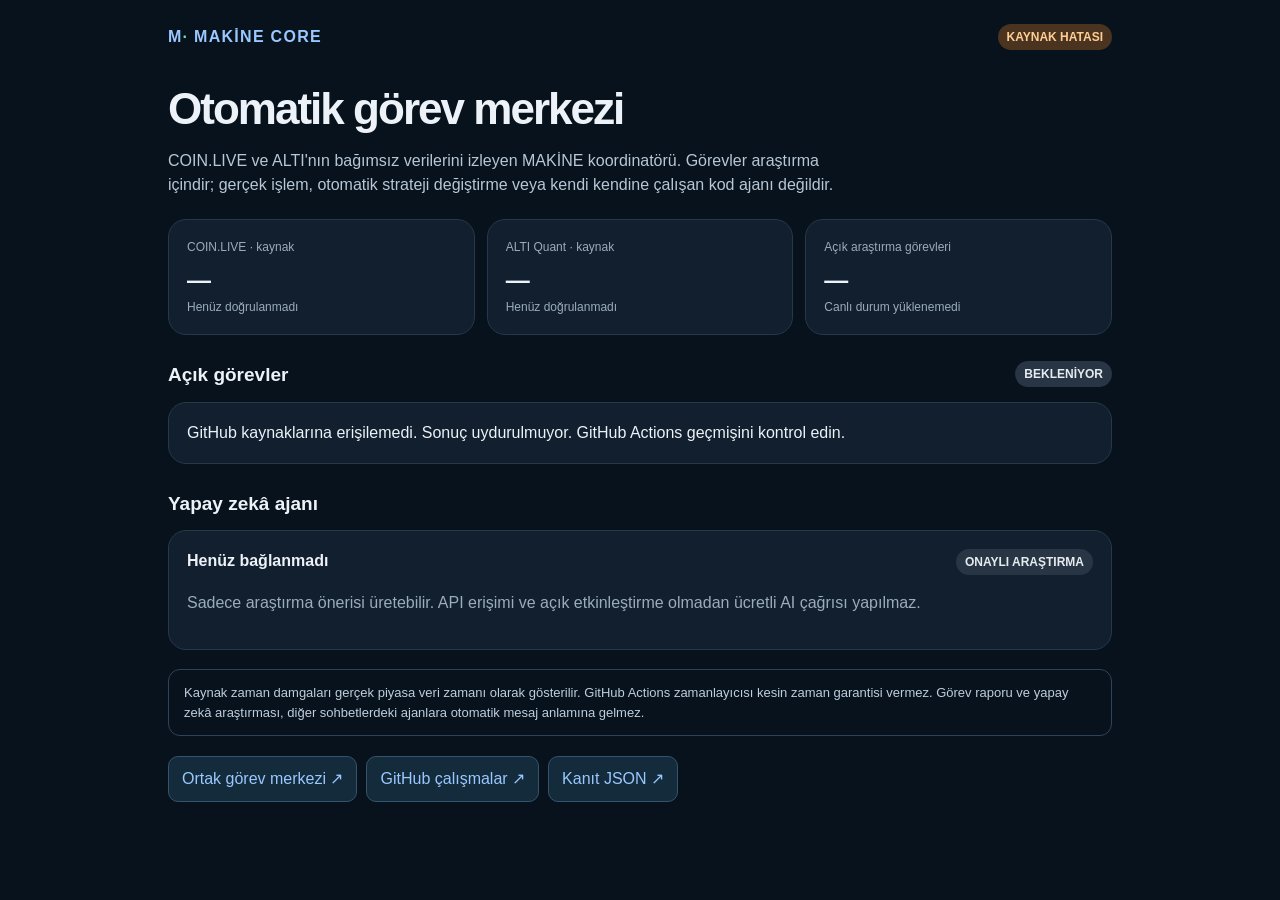
==== site/status.html @ 62b40efd "feat: add mobile MAKINE live source and task-board dashboard [skip ci]" ====
<!doctype html>
<html lang="tr"><head>
<meta charset="utf-8"><meta name="viewport" content="width=device-width,initial-scale=1,viewport-fit=cover">
<meta name="theme-color" content="#09131e">
<title>MAKİNE — Otomatik Görev Merkezi</title>
<style>
:root{color-scheme:dark;font-family:Inter,-apple-system,BlinkMacSystemFont,"Segoe UI",sans-serif;background:#08121c;color:#ecf2f7}
*{box-sizing:border-box}body{margin:0;line-height:1.5}main{width:min(980px,100%);margin:auto;padding:24px 18px 76px}
.top{display:flex;align-items:center;justify-content:space-between;gap:12px}
.brand{font-weight:850;letter-spacing:.08em}.brand span{color:#6ce0bc}a{color:#9ac7ff;text-decoration:none}a:hover{text-decoration:underline}
small,.muted{color:#9bacbc}h1{font-size:clamp(28px,6vw,44px);letter-spacing:-.045em;line-height:1.1;margin:35px 0 11px}
.intro{max-width:690px;color:#b7c7d6;margin-bottom:22px}
.grid{display:grid;grid-template-columns:repeat(3,minmax(0,1fr));gap:12px}
.card{border:1px solid #26394a;background:#111f2e;border-radius:18px;padding:18px;min-width:0}
.card small{display:block;font-size:12px}.number{font-size:24px;font-weight:800;letter-spacing:-.04em;margin-top:6px}
.section{margin-top:26px}h2{font-size:19px;margin:0 0 12px}.row{display:flex;justify-content:space-between;align-items:flex-start;gap:14px;flex-wrap:wrap}
.pill{display:inline-block;padding:4px 9px;border-radius:99px;background:#283545;color:#e5ebef;font-size:12px;font-weight:700}
.pill.ok{background:#173a30;color:#91edc9}.pill.warn{background:#4a341f;color:#ffcd93}
ul{padding-left:19px;margin:12px 0 0}li+li{margin-top:8px}
.task{border-left:3px solid #d6a971;padding-left:14px;margin-top:13px}.task h3{font-size:15px;margin:0}
.task p{margin:5px 0;color:#c2d0da;font-size:14px}
.task .meta{font-size:12px;color:#a9bcca}
.links{display:flex;flex-wrap:wrap;gap:9px;margin-top:20px}
.links a{border:1px solid #35536d;padding:10px 13px;border-radius:10px;background:#132b3a}
.notice{margin-top:19px;padding:13px 15px;border:1px solid #2f4357;border-radius:12px;color:#bdcede;font-size:13px}
.error{color:#ffbdaf}
@media(max-width:740px){.grid{grid-template-columns:1fr}.top{align-items:flex-start}.card{padding:16px}}
</style></head><body><main>
<div class="top"><a class="brand" href="./index.html">M<span>·</span> MAKİNE CORE</a><span class="pill" id="synced">VERİ BEKLENİYOR</span></div>
<h1>Otomatik görev merkezi</h1>
<p class="intro">COIN.LIVE ve ALTI'nın bağımsız verilerini izleyen MAKİNE koordinatörü. Görevler araştırma içindir; gerçek işlem, otomatik strateji değiştirme veya kendi kendine çalışan kod ajanı değildir.</p>
<div class="grid">
  <div class="card"><small>COIN.LIVE · kaynak</small><div class="number" id="coinstate">—</div><small id="coinwhen">Henüz doğrulanmadı</small></div>
  <div class="card"><small>ALTI Quant · kaynak</small><div class="number" id="altistate">—</div><small id="altiwhen">Henüz doğrulanmadı</small></div>
  <div class="card"><small>Açık araştırma görevleri</small><div class="number" id="openCount">—</div><small id="lastCheck">Kontrol kaydı bekleniyor</small></div>
</div>
<section class="section"><div class="row"><h2>Açık görevler</h2><span class="pill" id="taskState">BEKLENİYOR</span></div><div id="tasks" class="card"><span class="muted">Görevler alınıyor…</span></div></section>
<section class="section"><h2>Yapay zekâ ajanı</h2><div class="card"><div class="row"><strong id="aiState">Henüz bağlanmadı</strong><span class="pill">ONAYLI ARAŞTIRMA</span></div><p class="muted" id="aiInfo">Sadece araştırma önerisi üretebilir. API erişimi ve açık etkinleştirme olmadan ücretli AI çağrısı yapılmaz.</p></div></section>
<div class="notice">Kaynak zaman damgaları gerçek piyasa veri zamanı olarak gösterilir. GitHub Actions zamanlayıcısı kesin zaman garantisi vermez. Görev raporu ve yapay zekâ araştırması, diğer sohbetlerdeki ajanlara otomatik mesaj anlamına gelmez.</div>
<div class="links">
<a href="https://github.com/onurqlp/makine-core/issues/1" target="_blank" rel="noopener">Ortak görev merkezi ↗</a>
<a href="https://github.com/onurqlp/makine-core/actions/workflows/coordination.yml" target="_blank" rel="noopener">GitHub çalışmalar ↗</a>
<a href="https://github.com/onurqlp/makine-core/blob/main/site/data/task-board.json" target="_blank" rel="noopener">Kanıt JSON ↗</a>
</div>
</main><script>
"use strict";
const $=id=>document.getElementById(id);
const root="https://raw.githubusercontent.com/onurqlp/makine-core/main/site/data/";
const fmt=val=>{if(!val)return "Zaman doğrulanmadı";const d=new Date(val);return Number.isFinite(d.getTime())?new Intl.DateTimeFormat("tr-TR",{timeZone:"Europe/Istanbul",dateStyle:"medium",timeStyle:"short"}).format(d):"Geçersiz zaman"};
const txt=(id,v)=>$(id).textContent=String(v??"—");
async function get(name){let u=root+name+"?v="+Date.now();let r=await fetch(u,{cache:"no-store"});if(!r.ok)throw Error("HTTP "+r.status);return r.json()}
function badge(el,state){el.className="pill"+(state==="FRESH"||state==="CLEAR"?" ok":state==="STALE"||state==="ATTENTION_REQUIRED"||state==="PARTIAL"?" warn":"")}
async function init(){
 try{
  const [c,b,ai]=await Promise.all([get("coordination.json"),get("task-board.json"),get("agent-analysis.json").catch(()=>null)]);
  txt("synced",c.system_state==="FRESH"?"KAYNAKLAR GÜNCEL":"İNCELEME GEREKLİ");badge($("synced"),c.system_state);
  for(const [key,label,time] of [["coinlive","coinstate","coinwhen"],["alti","altistate","altiwhen"]]){
   let s=c.sources?.[key]??{};txt(label,s.state??"UNKNOWN");txt(time,fmt(s.observed_at_utc));}
  txt("openCount",b.active?.length??0);txt("lastCheck","MAKİNE: "+fmt(c.generated_at_utc));
  txt("taskState",b.status||"BELİRSİZ");badge($("taskState"),b.status);
  let el=$("tasks");el.replaceChildren();const active=Array.isArray(b.active)?b.active:[];
  if(!active.length){const p=document.createElement("p");p.textContent="Şu anda açık veri kalitesi görevi yok. Bu sonuç yatırım tavsiyesi değildir.";el.append(p);}
  for(const t of active){
   let wrap=document.createElement("div");wrap.className="task";
   let h=document.createElement("h3");h.textContent=t.title||t.id;
   let m=document.createElement("div");m.className="meta";m.textContent=(t.owner||"") + " · " + (t.severity||"") + " · İlk tespit: "+fmt(t.first_seen_utc);
   let p=document.createElement("p");p.textContent=t.next_step||"";
   wrap.append(h,m,p);el.append(wrap);
  }
  txt("aiState",ai?.status==="COMPLETED"?"Son yapay zekâ araştırması tamamlandı":"Yapay zekâ etkin değil");
  txt("aiInfo",ai?.status==="COMPLETED"?(ai.summary||"Son raporda özet yok."):"AI modeli ancak güvenli API anahtarı ve etkinleştirme tanımıyla çalışır; bağımsız kod ajanları bağlı değildir.");
 }catch(err){txt("synced","KAYNAK HATASI");$("synced").className="pill warn";txt("openCount","—");txt("lastCheck","Canlı durum yüklenemedi");$("tasks").textContent="GitHub kaynaklarına erişilemedi. Sonuç uydurulmuyor. GitHub Actions geçmişini kontrol edin.";console.error("MAKINE status",err);}
}
init();
</script></body></html>
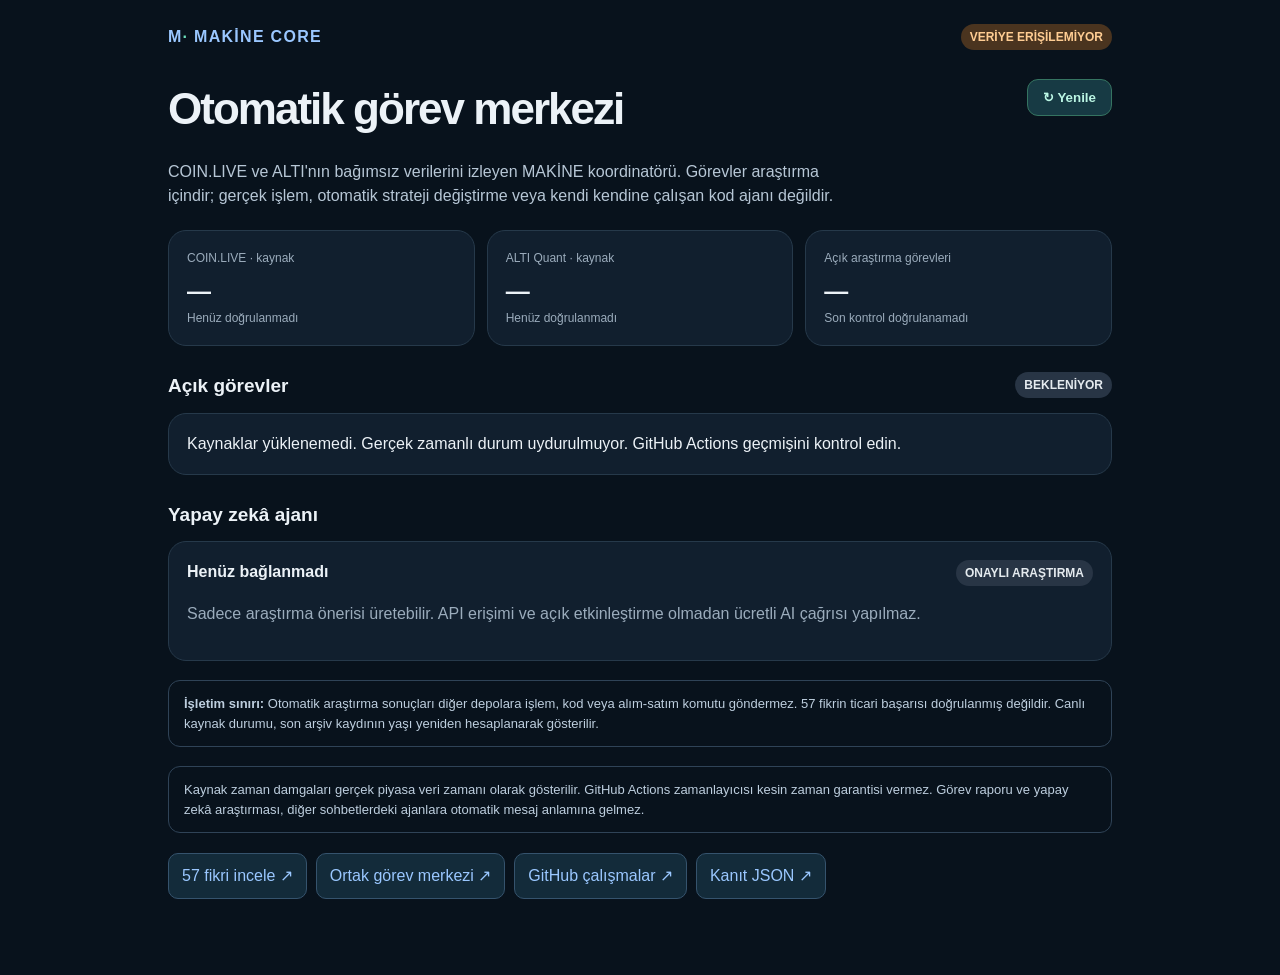
==== commit dbe4e781: "feat: complete mobile MAKINE status dashboard with true current staleness checks and history [skip c" ====
--- a/site/status.html
+++ b/site/status.html
@@ -24,10 +24,20 @@
 .links a{border:1px solid #35536d;padding:10px 13px;border-radius:10px;background:#132b3a}
 .notice{margin-top:19px;padding:13px 15px;border:1px solid #2f4357;border-radius:12px;color:#bdcede;font-size:13px}
 .error{color:#ffbdaf}
-@media(max-width:740px){.grid{grid-template-columns:1fr}.top{align-items:flex-start}.card{padding:16px}}
+.titlebar{align-items:center}.titlebar h1{margin-bottom:11px}
+.btn-refresh{background:#173a44;color:#bbf6e4;border:1px solid #357461;border-radius:11px;padding:10px 15px;cursor:pointer;font-weight:750}
+.btn-refresh:disabled{opacity:.55;cursor:wait}
+.cards-six{display:grid;grid-template-columns:repeat(3,minmax(0,1fr));gap:10px}
+.six{border:1px solid #2b4050;border-radius:14px;padding:12px;background:#132433;min-width:0}
+.six b{display:block;font-size:14px}.six small{display:block;font-size:12px;margin-top:4px}
+.audit-row{display:grid;grid-template-columns:minmax(0,1.4fr) repeat(2,minmax(0,1fr));align-items:center;gap:8px;padding:9px 0;border-bottom:1px solid #233747;font-size:12px}
+.audit-row:last-child{border-bottom:0}
+.wrap{overflow-wrap:anywhere}
+
+@media(max-width:740px){.grid{grid-template-columns:1fr}.cards-six{grid-template-columns:repeat(2,minmax(0,1fr))}.top{align-items:flex-start}.card{padding:16px}.audit-row{grid-template-columns:1.1fr 1fr 1fr}.titlebar h1{margin:18px 0 8px}}
 </style></head><body><main>
 <div class="top"><a class="brand" href="./index.html">M<span>·</span> MAKİNE CORE</a><span class="pill" id="synced">VERİ BEKLENİYOR</span></div>
-<h1>Otomatik görev merkezi</h1>
+<div class="row titlebar"><h1>Otomatik görev merkezi</h1><button id="refresh" type="button" class="btn-refresh">↻ Yenile</button></div>
 <p class="intro">COIN.LIVE ve ALTI'nın bağımsız verilerini izleyen MAKİNE koordinatörü. Görevler araştırma içindir; gerçek işlem, otomatik strateji değiştirme veya kendi kendine çalışan kod ajanı değildir.</p>
 <div class="grid">
   <div class="card"><small>COIN.LIVE · kaynak</small><div class="number" id="coinstate">—</div><small id="coinwhen">Henüz doğrulanmadı</small></div>
@@ -36,8 +46,10 @@
 </div>
 <section class="section"><div class="row"><h2>Açık görevler</h2><span class="pill" id="taskState">BEKLENİYOR</span></div><div id="tasks" class="card"><span class="muted">Görevler alınıyor…</span></div></section>
 <section class="section"><h2>Yapay zekâ ajanı</h2><div class="card"><div class="row"><strong id="aiState">Henüz bağlanmadı</strong><span class="pill">ONAYLI ARAŞTIRMA</span></div><p class="muted" id="aiInfo">Sadece araştırma önerisi üretebilir. API erişimi ve açık etkinleştirme olmadan ücretli AI çağrısı yapılmaz.</p></div></section>
+<div class="notice"><strong>İşletim sınırı:</strong> Otomatik araştırma sonuçları diğer depolara işlem, kod veya alım-satım komutu göndermez. 57 fikrin ticari başarısı doğrulanmış değildir. Canlı kaynak durumu, son arşiv kaydının yaşı yeniden hesaplanarak gösterilir.</div>
 <div class="notice">Kaynak zaman damgaları gerçek piyasa veri zamanı olarak gösterilir. GitHub Actions zamanlayıcısı kesin zaman garantisi vermez. Görev raporu ve yapay zekâ araştırması, diğer sohbetlerdeki ajanlara otomatik mesaj anlamına gelmez.</div>
 <div class="links">
+<a href="./index.html#fikirler">57 fikri incele ↗</a>
 <a href="https://github.com/onurqlp/makine-core/issues/1" target="_blank" rel="noopener">Ortak görev merkezi ↗</a>
 <a href="https://github.com/onurqlp/makine-core/actions/workflows/coordination.yml" target="_blank" rel="noopener">GitHub çalışmalar ↗</a>
 <a href="https://github.com/onurqlp/makine-core/blob/main/site/data/task-board.json" target="_blank" rel="noopener">Kanıt JSON ↗</a>
@@ -50,26 +62,70 @@
 const txt=(id,v)=>$(id).textContent=String(v??"—");
 async function get(name){let u=root+name+"?v="+Date.now();let r=await fetch(u,{cache:"no-store"});if(!r.ok)throw Error("HTTP "+r.status);return r.json()}
 function badge(el,state){el.className="pill"+(state==="FRESH"||state==="CLEAR"?" ok":state==="STALE"||state==="ATTENTION_REQUIRED"||state==="PARTIAL"?" warn":"")}
-async function init(){
+const ageMin=t=>{let d=new Date(t);return Number.isFinite(d.getTime())?(Date.now()-d.getTime())/60000:Infinity};
+function stateNow(rec,limit){let state=rec?.state||"UNKNOWN";
+ if(ageMin(rec?.observed_at_utc)>limit)return "STALE";
+ if(ageMin(rec?.observed_at_utc)<-5)return "INVALID_TIME";
+ return state;
+}
+function stateName(s){return ({FRESH:"GÜNCEL",PARTIAL:"KISMİ",STALE:"ESKİ",INVALID:"GEÇERSİZ",
+ UNAVAILABLE:"ERİŞİLEMİYOR",INVALID_TIME:"TARİH HATALI",CLEAR:"TEMİZ",ATTENTION_REQUIRED:"İNCELEME GEREKİYOR"})[s]||s}
+function newEl(tag,text,cl){const el=document.createElement(tag);el.textContent=String(text??"");if(cl)el.className=cl;return el;}
+let loading=false;
+async function init(){if(loading)return;loading=true;$("refresh").disabled=true;
  try{
-  const [c,b,ai]=await Promise.all([get("coordination.json"),get("task-board.json"),get("agent-analysis.json").catch(()=>null)]);
-  txt("synced",c.system_state==="FRESH"?"KAYNAKLAR GÜNCEL":"İNCELEME GEREKLİ");badge($("synced"),c.system_state);
-  for(const [key,label,time] of [["coinlive","coinstate","coinwhen"],["alti","altistate","altiwhen"]]){
-   let s=c.sources?.[key]??{};txt(label,s.state??"UNKNOWN");txt(time,fmt(s.observed_at_utc));}
-  txt("openCount",b.active?.length??0);txt("lastCheck","MAKİNE: "+fmt(c.generated_at_utc));
-  txt("taskState",b.status||"BELİRSİZ");badge($("taskState"),b.status);
+  const [c,b,history,ai]=await Promise.all([
+   get("coordination.json"),get("task-board.json"),
+   fetch("https://raw.githubusercontent.com/onurqlp/makine-core/main/data/coordination-history.json?v="+Date.now(),{cache:"no-store"}).then(x=>{if(!x.ok)throw Error("History HTTP "+x.status);return x.json();}).catch(()=>({entries:[]})),
+   get("agent-analysis.json").catch(()=>null)
+  ]);
+  const coin=stateNow(c.sources?.coinlive,30),alti=stateNow(c.sources?.alti,90);
+  const overall=(coin==="FRESH"&&alti==="FRESH"&&ageMin(c.generated_at_utc)<=120)?"FRESH":"ATTENTION_REQUIRED";
+  txt("synced",stateName(overall));badge($("synced"),overall);
+  for(const [key,label,time,value] of [
+   ["coinlive","coinstate","coinwhen",coin],["alti","altistate","altiwhen",alti]]){
+   let src=c.sources?.[key]||{};txt(label,stateName(value));txt(time,"Son kaynak: "+fmt(src.observed_at_utc));
+  }
+  txt("openCount",b.active?.length??0);txt("lastCheck","Son MAKİNE kontrolü: "+fmt(c.generated_at_utc));
+  txt("taskState",stateName(b.status||"UNKNOWN"));badge($("taskState"),b.status);
   let el=$("tasks");el.replaceChildren();const active=Array.isArray(b.active)?b.active:[];
-  if(!active.length){const p=document.createElement("p");p.textContent="Şu anda açık veri kalitesi görevi yok. Bu sonuç yatırım tavsiyesi değildir.";el.append(p);}
+  if(!active.length){el.append(newEl("p","Kayıtlı araştırma görevi yok. Bu bir işlem sinyali değildir."));}
   for(const t of active){
-   let wrap=document.createElement("div");wrap.className="task";
-   let h=document.createElement("h3");h.textContent=t.title||t.id;
-   let m=document.createElement("div");m.className="meta";m.textContent=(t.owner||"") + " · " + (t.severity||"") + " · İlk tespit: "+fmt(t.first_seen_utc);
-   let p=document.createElement("p");p.textContent=t.next_step||"";
-   wrap.append(h,m,p);el.append(wrap);
+   let wrap=newEl("div","","task");wrap.append(newEl("h3",t.title||t.id),
+   newEl("div",(t.owner||"")+" · "+(t.severity||"")+" · İlk kayıt: "+fmt(t.first_seen_utc),"meta"),
+   newEl("p",t.next_step||""));el.append(wrap);
   }
-  txt("aiState",ai?.status==="COMPLETED"?"Son yapay zekâ araştırması tamamlandı":"Yapay zekâ etkin değil");
-  txt("aiInfo",ai?.status==="COMPLETED"?(ai.summary||"Son raporda özet yok."):"AI modeli ancak güvenli API anahtarı ve etkinleştirme tanımıyla çalışır; bağımsız kod ajanları bağlı değildir.");
- }catch(err){txt("synced","KAYNAK HATASI");$("synced").className="pill warn";txt("openCount","—");txt("lastCheck","Canlı durum yüklenemedi");$("tasks").textContent="GitHub kaynaklarına erişilemedi. Sonuç uydurulmuyor. GitHub Actions geçmişini kontrol edin.";console.error("MAKINE status",err);}
+  if(ageMin(b.generated_at_utc)>120){el.prepend(newEl("p","Görev listesi arşivi iki saatten eski; yeni sorunlar henüz kaydedilmemiş olabilir.","error"))}
+  const map=$("overlaps");map.replaceChildren();
+  for(const m of (c.overlaps||[])){
+   let wrap=newEl("div","","six"),from=m.makine_model_id||"?",strat=m.alti_strategy_id||"?";
+   wrap.append(newEl("b","Fikir "+from+" → "+strat),newEl("small","ALTI: "+(m.alti_status||"BELİRSİZ")),
+   newEl("small","Araştırma · işlem yetkisi yok"));map.append(wrap)
+  }
+  if(!map.childElementCount)map.append(newEl("p","Eşleştirmeler bu kaynakta doğrulanamadı.","error"));
+  const hist=$("history");hist.replaceChildren();
+  const entries=Array.isArray(history.entries)?history.entries.slice(-12).reverse():[];
+  hist.append(newEl("p","Son "+entries.length+" kayıt · GitHub zamanlayıcısı gerçek çalışma saatinde gecikebilir.","muted"));
+  for(const h of entries){
+   const row=newEl("div","","audit-row");
+   row.append(newEl("span",fmt(h.generated_at_utc),"wrap"),
+   newEl("span","COIN: "+stateName(h.source_states?.coinlive||"—")),
+   newEl("span","ALTI: "+stateName(h.source_states?.alti||"—")));
+   hist.append(row)
+  }
+  if(!entries.length)hist.append(newEl("p","Arşiv geçmişi yüklenemedi veya henüz oluşmadı.","muted"));
+  txt("aiState",ai?.status==="COMPLETED"?"AI araştırma raporu mevcut":"Yapay zekâ devre dışı");
+  txt("aiInfo",ai?.status==="COMPLETED"?
+   (ai.summary||"Model araştırması kaydedildi.")+" · Oluşturulma: "+fmt(ai.generated_at_utc):
+   "Güvenli API anahtarı ve açık etkinleştirme olmadığında ücretli model çağrısı yapılmaz; farklı sohbetteki ajanları başlatmaz.");
+  if(ai?.status==="COMPLETED"&&ageMin(ai.generated_at_utc)>24*60){$("aiInfo").append(newEl("span"," · RAPOR 24 SAATTEN ESKİ","error"));}
+ }catch(err){
+  txt("synced","VERİYE ERİŞİLEMİYOR");$("synced").className="pill warn";
+  txt("openCount","—");txt("lastCheck","Son kontrol doğrulanamadı");
+  $("tasks").textContent="Kaynaklar yüklenemedi. Gerçek zamanlı durum uydurulmuyor. GitHub Actions geçmişini kontrol edin.";
+  console.error("MAKINE status error",err);
+ }finally{loading=false;$("refresh").disabled=false;}
 }
+$("refresh").addEventListener("click",init);
 init();
 </script></body></html>
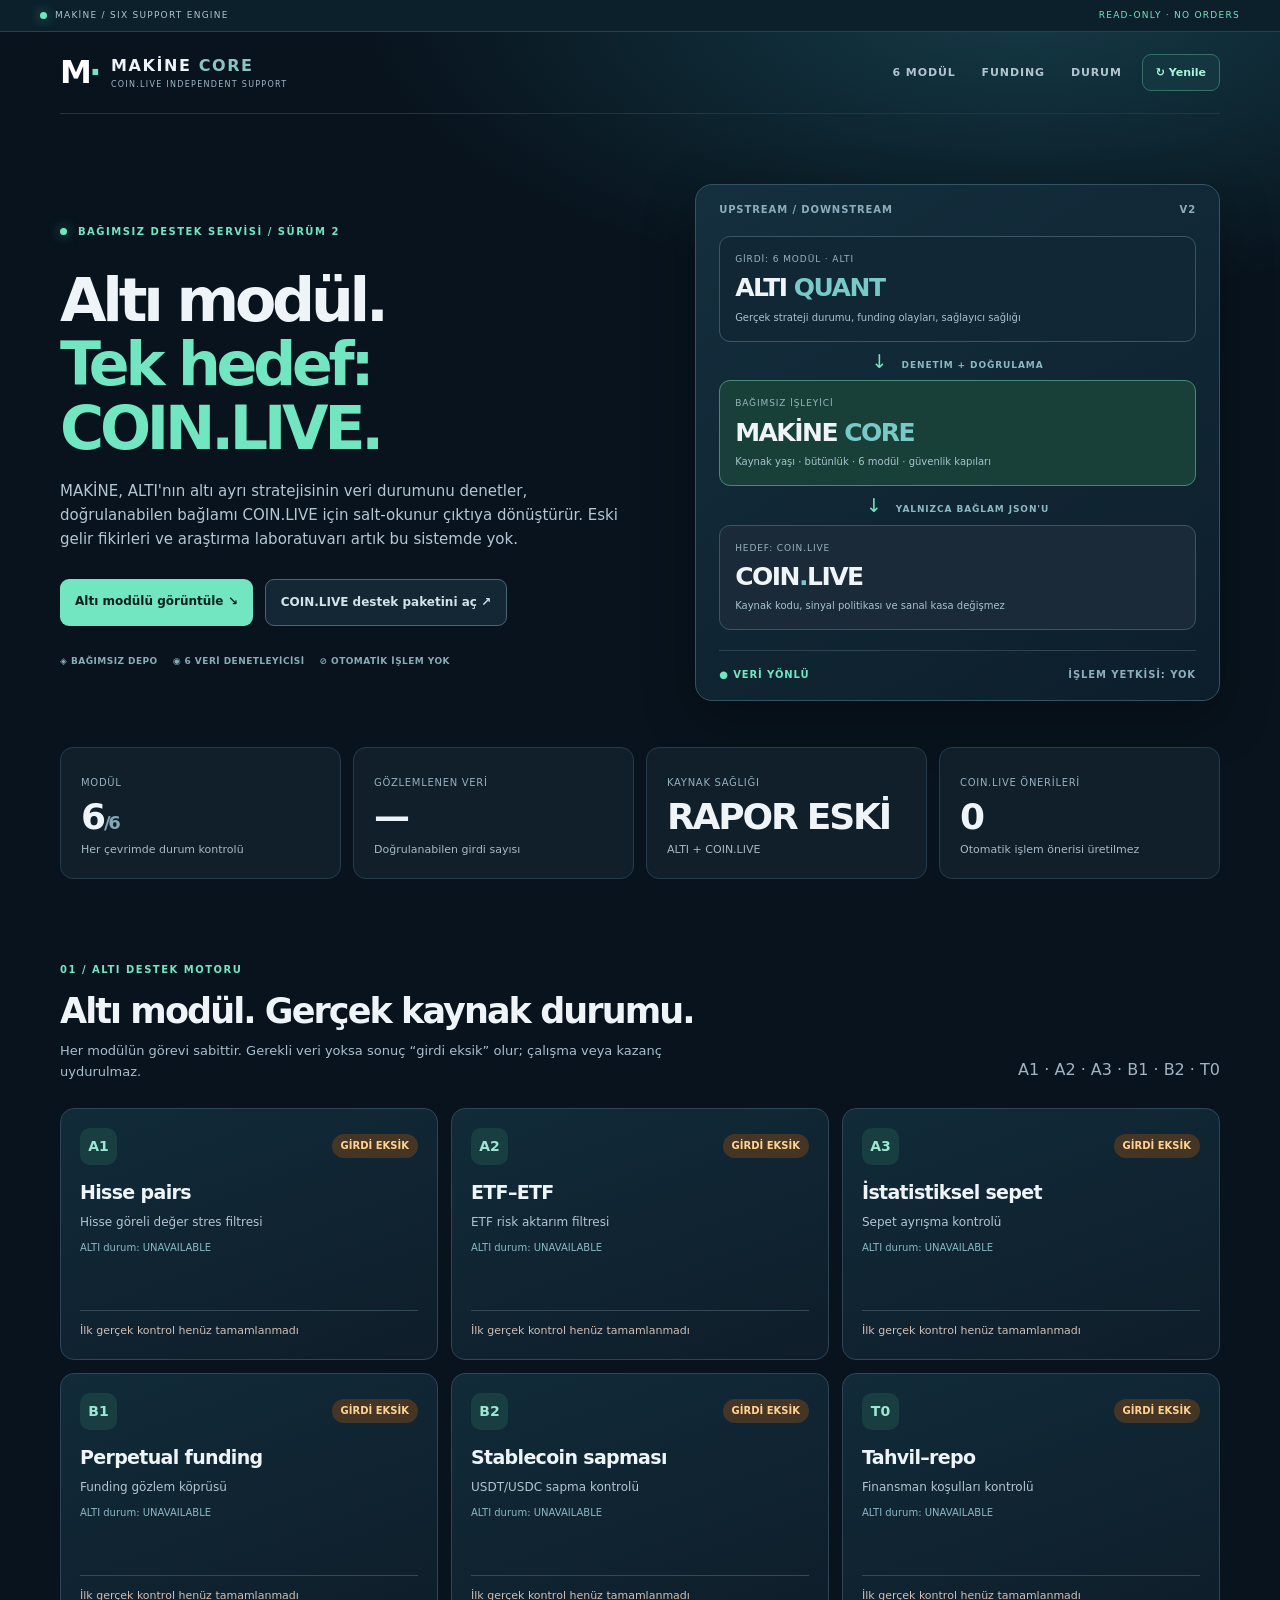
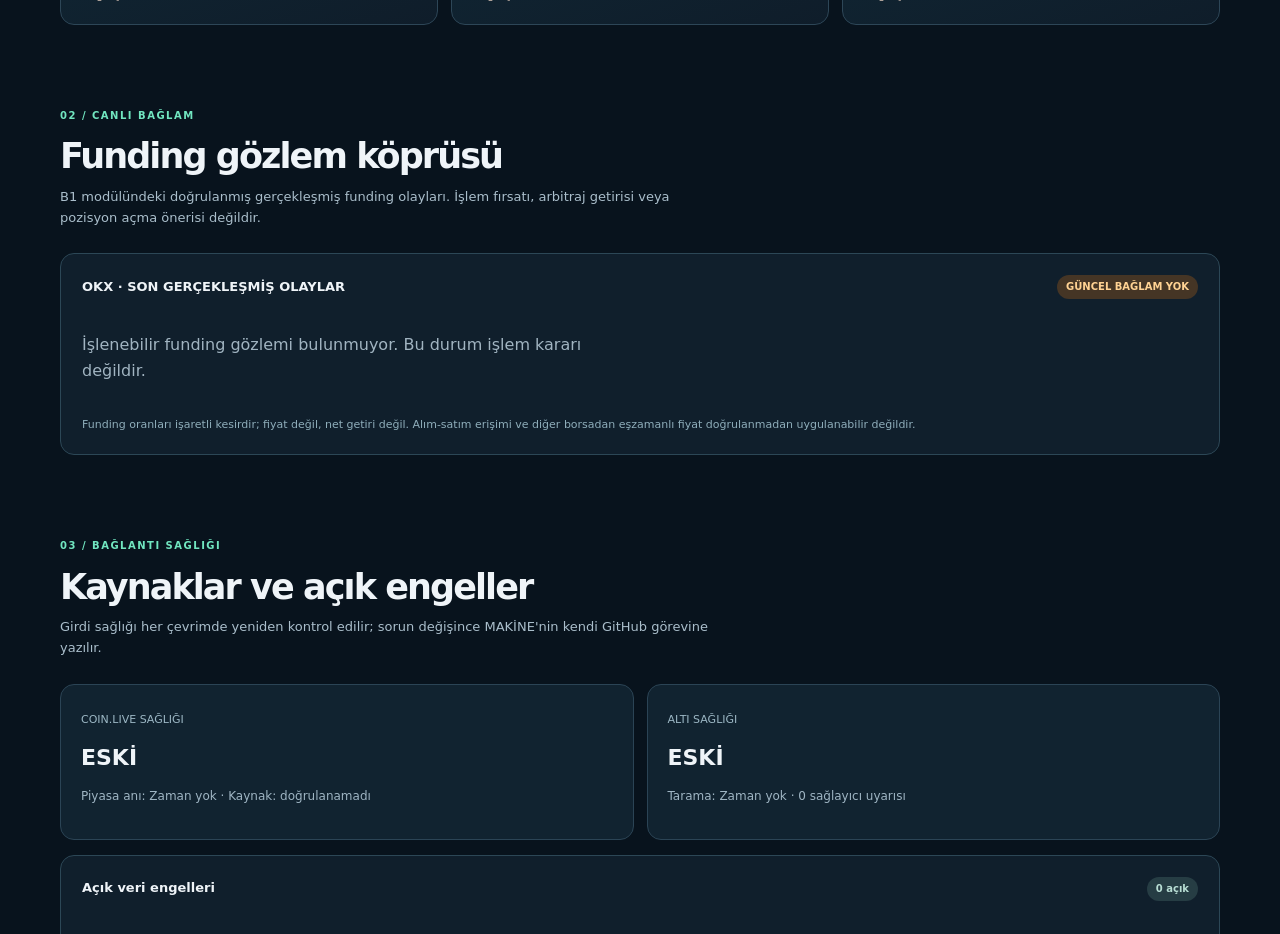
==== commit f1157c7f: "refactor: remove legacy 57-model research and deploy six-module COIN.LIVE support service" ====
--- a/site/status.html
+++ b/site/status.html
@@ -1,131 +1 @@
-<!doctype html>
-<html lang="tr"><head>
-<meta charset="utf-8"><meta name="viewport" content="width=device-width,initial-scale=1,viewport-fit=cover">
-<meta name="theme-color" content="#09131e">
-<title>MAKİNE — Otomatik Görev Merkezi</title>
-<style>
-:root{color-scheme:dark;font-family:Inter,-apple-system,BlinkMacSystemFont,"Segoe UI",sans-serif;background:#08121c;color:#ecf2f7}
-*{box-sizing:border-box}body{margin:0;line-height:1.5}main{width:min(980px,100%);margin:auto;padding:24px 18px 76px}
-.top{display:flex;align-items:center;justify-content:space-between;gap:12px}
-.brand{font-weight:850;letter-spacing:.08em}.brand span{color:#6ce0bc}a{color:#9ac7ff;text-decoration:none}a:hover{text-decoration:underline}
-small,.muted{color:#9bacbc}h1{font-size:clamp(28px,6vw,44px);letter-spacing:-.045em;line-height:1.1;margin:35px 0 11px}
-.intro{max-width:690px;color:#b7c7d6;margin-bottom:22px}
-.grid{display:grid;grid-template-columns:repeat(3,minmax(0,1fr));gap:12px}
-.card{border:1px solid #26394a;background:#111f2e;border-radius:18px;padding:18px;min-width:0}
-.card small{display:block;font-size:12px}.number{font-size:24px;font-weight:800;letter-spacing:-.04em;margin-top:6px}
-.section{margin-top:26px}h2{font-size:19px;margin:0 0 12px}.row{display:flex;justify-content:space-between;align-items:flex-start;gap:14px;flex-wrap:wrap}
-.pill{display:inline-block;padding:4px 9px;border-radius:99px;background:#283545;color:#e5ebef;font-size:12px;font-weight:700}
-.pill.ok{background:#173a30;color:#91edc9}.pill.warn{background:#4a341f;color:#ffcd93}
-ul{padding-left:19px;margin:12px 0 0}li+li{margin-top:8px}
-.task{border-left:3px solid #d6a971;padding-left:14px;margin-top:13px}.task h3{font-size:15px;margin:0}
-.task p{margin:5px 0;color:#c2d0da;font-size:14px}
-.task .meta{font-size:12px;color:#a9bcca}
-.links{display:flex;flex-wrap:wrap;gap:9px;margin-top:20px}
-.links a{border:1px solid #35536d;padding:10px 13px;border-radius:10px;background:#132b3a}
-.notice{margin-top:19px;padding:13px 15px;border:1px solid #2f4357;border-radius:12px;color:#bdcede;font-size:13px}
-.error{color:#ffbdaf}
-.titlebar{align-items:center}.titlebar h1{margin-bottom:11px}
-.btn-refresh{background:#173a44;color:#bbf6e4;border:1px solid #357461;border-radius:11px;padding:10px 15px;cursor:pointer;font-weight:750}
-.btn-refresh:disabled{opacity:.55;cursor:wait}
-.cards-six{display:grid;grid-template-columns:repeat(3,minmax(0,1fr));gap:10px}
-.six{border:1px solid #2b4050;border-radius:14px;padding:12px;background:#132433;min-width:0}
-.six b{display:block;font-size:14px}.six small{display:block;font-size:12px;margin-top:4px}
-.audit-row{display:grid;grid-template-columns:minmax(0,1.4fr) repeat(2,minmax(0,1fr));align-items:center;gap:8px;padding:9px 0;border-bottom:1px solid #233747;font-size:12px}
-.audit-row:last-child{border-bottom:0}
-.wrap{overflow-wrap:anywhere}
-
-@media(max-width:740px){.grid{grid-template-columns:1fr}.cards-six{grid-template-columns:repeat(2,minmax(0,1fr))}.top{align-items:flex-start}.card{padding:16px}.audit-row{grid-template-columns:1.1fr 1fr 1fr}.titlebar h1{margin:18px 0 8px}}
-</style></head><body><main>
-<div class="top"><a class="brand" href="./index.html">M<span>·</span> MAKİNE CORE</a><span class="pill" id="synced">VERİ BEKLENİYOR</span></div>
-<div class="row titlebar"><h1>Otomatik görev merkezi</h1><button id="refresh" type="button" class="btn-refresh">↻ Yenile</button></div>
-<p class="intro">COIN.LIVE ve ALTI'nın bağımsız verilerini izleyen MAKİNE koordinatörü. Görevler araştırma içindir; gerçek işlem, otomatik strateji değiştirme veya kendi kendine çalışan kod ajanı değildir.</p>
-<div class="grid">
-  <div class="card"><small>COIN.LIVE · kaynak</small><div class="number" id="coinstate">—</div><small id="coinwhen">Henüz doğrulanmadı</small></div>
-  <div class="card"><small>ALTI Quant · kaynak</small><div class="number" id="altistate">—</div><small id="altiwhen">Henüz doğrulanmadı</small></div>
-  <div class="card"><small>Açık araştırma görevleri</small><div class="number" id="openCount">—</div><small id="lastCheck">Kontrol kaydı bekleniyor</small></div>
-</div>
-<section class="section"><div class="row"><h2>Açık görevler</h2><span class="pill" id="taskState">BEKLENİYOR</span></div><div id="tasks" class="card"><span class="muted">Görevler alınıyor…</span></div></section>
-<section class="section"><h2>Yapay zekâ ajanı</h2><div class="card"><div class="row"><strong id="aiState">Henüz bağlanmadı</strong><span class="pill">ONAYLI ARAŞTIRMA</span></div><p class="muted" id="aiInfo">Sadece araştırma önerisi üretebilir. API erişimi ve açık etkinleştirme olmadan ücretli AI çağrısı yapılmaz.</p></div></section>
-<div class="notice"><strong>İşletim sınırı:</strong> Otomatik araştırma sonuçları diğer depolara işlem, kod veya alım-satım komutu göndermez. 57 fikrin ticari başarısı doğrulanmış değildir. Canlı kaynak durumu, son arşiv kaydının yaşı yeniden hesaplanarak gösterilir.</div>
-<div class="notice">Kaynak zaman damgaları gerçek piyasa veri zamanı olarak gösterilir. GitHub Actions zamanlayıcısı kesin zaman garantisi vermez. Görev raporu ve yapay zekâ araştırması, diğer sohbetlerdeki ajanlara otomatik mesaj anlamına gelmez.</div>
-<div class="links">
-<a href="./index.html#fikirler">57 fikri incele ↗</a>
-<a href="https://github.com/onurqlp/makine-core/issues/1" target="_blank" rel="noopener">Ortak görev merkezi ↗</a>
-<a href="https://github.com/onurqlp/makine-core/actions/workflows/coordination.yml" target="_blank" rel="noopener">GitHub çalışmalar ↗</a>
-<a href="https://github.com/onurqlp/makine-core/blob/main/site/data/task-board.json" target="_blank" rel="noopener">Kanıt JSON ↗</a>
-</div>
-</main><script>
-"use strict";
-const $=id=>document.getElementById(id);
-const root="https://raw.githubusercontent.com/onurqlp/makine-core/main/site/data/";
-const fmt=val=>{if(!val)return "Zaman doğrulanmadı";const d=new Date(val);return Number.isFinite(d.getTime())?new Intl.DateTimeFormat("tr-TR",{timeZone:"Europe/Istanbul",dateStyle:"medium",timeStyle:"short"}).format(d):"Geçersiz zaman"};
-const txt=(id,v)=>$(id).textContent=String(v??"—");
-async function get(name){let u=root+name+"?v="+Date.now();let r=await fetch(u,{cache:"no-store"});if(!r.ok)throw Error("HTTP "+r.status);return r.json()}
-function badge(el,state){el.className="pill"+(state==="FRESH"||state==="CLEAR"?" ok":state==="STALE"||state==="ATTENTION_REQUIRED"||state==="PARTIAL"?" warn":"")}
-const ageMin=t=>{let d=new Date(t);return Number.isFinite(d.getTime())?(Date.now()-d.getTime())/60000:Infinity};
-function stateNow(rec,limit){let state=rec?.state||"UNKNOWN";
- if(ageMin(rec?.observed_at_utc)>limit)return "STALE";
- if(ageMin(rec?.observed_at_utc)<-5)return "INVALID_TIME";
- return state;
-}
-function stateName(s){return ({FRESH:"GÜNCEL",PARTIAL:"KISMİ",STALE:"ESKİ",INVALID:"GEÇERSİZ",
- UNAVAILABLE:"ERİŞİLEMİYOR",INVALID_TIME:"TARİH HATALI",CLEAR:"TEMİZ",ATTENTION_REQUIRED:"İNCELEME GEREKİYOR"})[s]||s}
-function newEl(tag,text,cl){const el=document.createElement(tag);el.textContent=String(text??"");if(cl)el.className=cl;return el;}
-let loading=false;
-async function init(){if(loading)return;loading=true;$("refresh").disabled=true;
- try{
-  const [c,b,history,ai]=await Promise.all([
-   get("coordination.json"),get("task-board.json"),
-   fetch("https://raw.githubusercontent.com/onurqlp/makine-core/main/data/coordination-history.json?v="+Date.now(),{cache:"no-store"}).then(x=>{if(!x.ok)throw Error("History HTTP "+x.status);return x.json();}).catch(()=>({entries:[]})),
-   get("agent-analysis.json").catch(()=>null)
-  ]);
-  const coin=stateNow(c.sources?.coinlive,30),alti=stateNow(c.sources?.alti,90);
-  const overall=(coin==="FRESH"&&alti==="FRESH"&&ageMin(c.generated_at_utc)<=120)?"FRESH":"ATTENTION_REQUIRED";
-  txt("synced",stateName(overall));badge($("synced"),overall);
-  for(const [key,label,time,value] of [
-   ["coinlive","coinstate","coinwhen",coin],["alti","altistate","altiwhen",alti]]){
-   let src=c.sources?.[key]||{};txt(label,stateName(value));txt(time,"Son kaynak: "+fmt(src.observed_at_utc));
-  }
-  txt("openCount",b.active?.length??0);txt("lastCheck","Son MAKİNE kontrolü: "+fmt(c.generated_at_utc));
-  txt("taskState",stateName(b.status||"UNKNOWN"));badge($("taskState"),b.status);
-  let el=$("tasks");el.replaceChildren();const active=Array.isArray(b.active)?b.active:[];
-  if(!active.length){el.append(newEl("p","Kayıtlı araştırma görevi yok. Bu bir işlem sinyali değildir."));}
-  for(const t of active){
-   let wrap=newEl("div","","task");wrap.append(newEl("h3",t.title||t.id),
-   newEl("div",(t.owner||"")+" · "+(t.severity||"")+" · İlk kayıt: "+fmt(t.first_seen_utc),"meta"),
-   newEl("p",t.next_step||""));el.append(wrap);
-  }
-  if(ageMin(b.generated_at_utc)>120){el.prepend(newEl("p","Görev listesi arşivi iki saatten eski; yeni sorunlar henüz kaydedilmemiş olabilir.","error"))}
-  const map=$("overlaps");map.replaceChildren();
-  for(const m of (c.overlaps||[])){
-   let wrap=newEl("div","","six"),from=m.makine_model_id||"?",strat=m.alti_strategy_id||"?";
-   wrap.append(newEl("b","Fikir "+from+" → "+strat),newEl("small","ALTI: "+(m.alti_status||"BELİRSİZ")),
-   newEl("small","Araştırma · işlem yetkisi yok"));map.append(wrap)
-  }
-  if(!map.childElementCount)map.append(newEl("p","Eşleştirmeler bu kaynakta doğrulanamadı.","error"));
-  const hist=$("history");hist.replaceChildren();
-  const entries=Array.isArray(history.entries)?history.entries.slice(-12).reverse():[];
-  hist.append(newEl("p","Son "+entries.length+" kayıt · GitHub zamanlayıcısı gerçek çalışma saatinde gecikebilir.","muted"));
-  for(const h of entries){
-   const row=newEl("div","","audit-row");
-   row.append(newEl("span",fmt(h.generated_at_utc),"wrap"),
-   newEl("span","COIN: "+stateName(h.source_states?.coinlive||"—")),
-   newEl("span","ALTI: "+stateName(h.source_states?.alti||"—")));
-   hist.append(row)
-  }
-  if(!entries.length)hist.append(newEl("p","Arşiv geçmişi yüklenemedi veya henüz oluşmadı.","muted"));
-  txt("aiState",ai?.status==="COMPLETED"?"AI araştırma raporu mevcut":"Yapay zekâ devre dışı");
-  txt("aiInfo",ai?.status==="COMPLETED"?
-   (ai.summary||"Model araştırması kaydedildi.")+" · Oluşturulma: "+fmt(ai.generated_at_utc):
-   "Güvenli API anahtarı ve açık etkinleştirme olmadığında ücretli model çağrısı yapılmaz; farklı sohbetteki ajanları başlatmaz.");
-  if(ai?.status==="COMPLETED"&&ageMin(ai.generated_at_utc)>24*60){$("aiInfo").append(newEl("span"," · RAPOR 24 SAATTEN ESKİ","error"));}
- }catch(err){
-  txt("synced","VERİYE ERİŞİLEMİYOR");$("synced").className="pill warn";
-  txt("openCount","—");txt("lastCheck","Son kontrol doğrulanamadı");
-  $("tasks").textContent="Kaynaklar yüklenemedi. Gerçek zamanlı durum uydurulmuyor. GitHub Actions geçmişini kontrol edin.";
-  console.error("MAKINE status error",err);
- }finally{loading=false;$("refresh").disabled=false;}
-}
-$("refresh").addEventListener("click",init);
-init();
-</script></body></html>+<!doctype html><html lang="tr"><head><meta charset="utf-8"><meta name="viewport" content="width=device-width,initial-scale=1"><meta http-equiv="refresh" content="0;url=./"><title>MAKİNE · Yeni Ana Panel</title></head><body><p><a href="./">MAKİNE 6 Modül Destek Paneli →</a></p></body></html>
